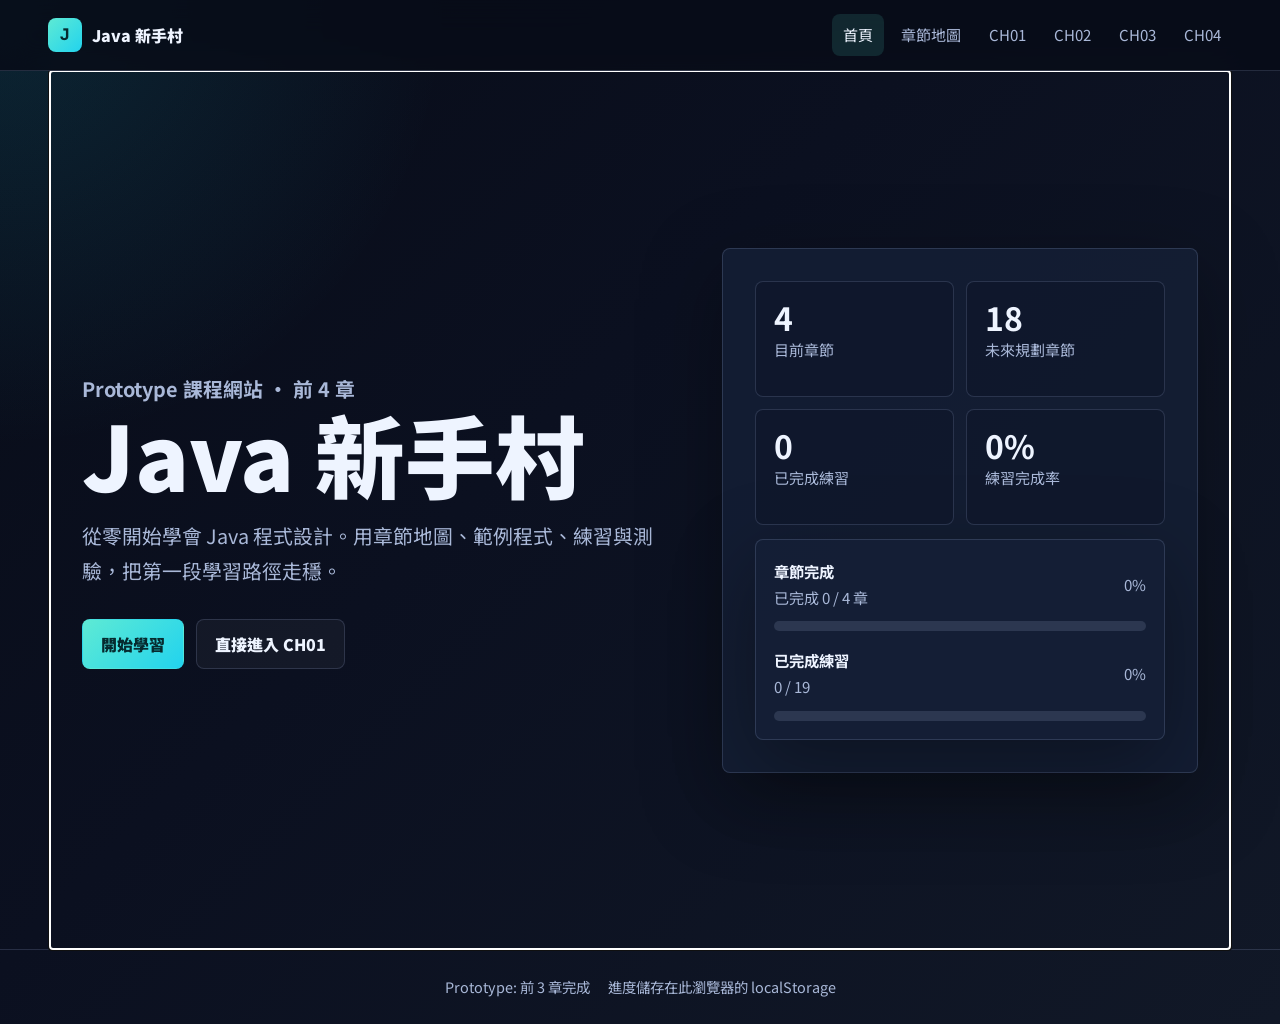
==== index.html @ 8c1937fb "Add Java beginner learning site prototype" ====
<!DOCTYPE html>
<html lang="zh-Hant">
<head>
  <meta charset="UTF-8">
  <meta name="viewport" content="width=device-width, initial-scale=1.0">
  <title>Java 新手村｜從零開始學會 Java 程式設計</title>
  <link rel="preconnect" href="https://fonts.googleapis.com">
  <link rel="preconnect" href="https://fonts.gstatic.com" crossorigin>
  <link href="https://fonts.googleapis.com/css2?family=Noto+Sans+TC:wght@400;500;700;900&family=JetBrains+Mono:wght@500;700&display=swap" rel="stylesheet">
  <link rel="stylesheet" href="style.css">
</head>
<body>
  <header class="site-header">
    <a class="brand" href="#home" aria-label="回到首頁">
      <span class="brand-mark">J</span>
      <span>Java 新手村</span>
    </a>
    <nav class="top-nav" data-main-nav aria-label="主要導覽">
      <a href="#home">首頁</a>
      <a href="#map">章節地圖</a>
    </nav>
  </header>

  <main id="app" class="app-shell" tabindex="-1"></main>

  <footer class="site-footer">
    <span>Prototype: 前 3 章完成</span>
    <span>進度儲存在此瀏覽器的 localStorage</span>
  </footer>

  <script src="script.js"></script>
</body>
</html>
---- style.css ----
:root {
  color-scheme: dark;
  --bg: #0b1020;
  --bg-soft: #111a2f;
  --panel: #151f36;
  --panel-2: #0f172a;
  --text: #eef4ff;
  --muted: #a9b8d8;
  --line: rgba(183, 204, 255, 0.16);
  --accent: #5eead4;
  --accent-strong: #22d3ee;
  --accent-ink: #062b2f;
  --warning: #fbbf24;
  --danger: #fb7185;
  --ok: #86efac;
  --code-bg: #070b16;
  --shadow: 0 24px 80px rgba(0, 0, 0, 0.34);
  --radius: 8px;
  --max: 1180px;
}

* {
  box-sizing: border-box;
}

html {
  scroll-behavior: smooth;
}

body {
  margin: 0;
  min-height: 100vh;
  font-family: "Noto Sans TC", system-ui, sans-serif;
  background:
    radial-gradient(circle at top left, rgba(34, 211, 238, 0.13), transparent 28rem),
    linear-gradient(135deg, #080c18 0%, var(--bg) 42%, #111827 100%);
  color: var(--text);
  line-height: 1.75;
}

a {
  color: inherit;
  text-decoration: none;
}

button,
input,
textarea {
  font: inherit;
}

.site-header {
  position: sticky;
  top: 0;
  z-index: 20;
  display: flex;
  align-items: center;
  justify-content: space-between;
  gap: 24px;
  padding: 14px clamp(18px, 4vw, 48px);
  border-bottom: 1px solid var(--line);
  background: rgba(8, 12, 24, 0.86);
  backdrop-filter: blur(16px);
}

.brand {
  display: inline-flex;
  align-items: center;
  gap: 10px;
  font-weight: 900;
  letter-spacing: 0;
}

.brand-mark {
  display: grid;
  width: 34px;
  height: 34px;
  place-items: center;
  border-radius: 8px;
  background: linear-gradient(135deg, var(--accent), var(--accent-strong));
  color: var(--accent-ink);
  font-family: "JetBrains Mono", monospace;
}

.top-nav {
  display: flex;
  align-items: center;
  gap: 6px;
  overflow-x: auto;
  white-space: nowrap;
}

.top-nav a {
  padding: 8px 11px;
  border-radius: 8px;
  color: var(--muted);
  font-size: 0.94rem;
}

.top-nav a:hover,
.top-nav a.active {
  background: rgba(94, 234, 212, 0.12);
  color: var(--text);
}

.app-shell {
  width: min(100%, var(--max));
  margin: 0 auto;
  padding: clamp(28px, 5vw, 64px) clamp(18px, 4vw, 32px);
}

.hero {
  min-height: calc(100vh - 150px);
  display: grid;
  grid-template-columns: minmax(0, 1.1fr) minmax(280px, 0.9fr);
  gap: clamp(28px, 5vw, 58px);
  align-items: center;
}

.eyebrow {
  display: inline-flex;
  align-items: center;
  gap: 8px;
  margin: 0 0 16px;
  color: var(--accent);
  font-weight: 700;
}

.hero h1,
.page-title h1 {
  margin: 0;
  max-width: 820px;
  font-size: clamp(2.45rem, 7vw, 5.6rem);
  line-height: 1.03;
  font-weight: 900;
  letter-spacing: 0;
}

.hero p,
.page-title p {
  max-width: 680px;
  margin: 20px 0 0;
  color: var(--muted);
  font-size: clamp(1.02rem, 2.2vw, 1.24rem);
}

.hero-actions,
.section-actions {
  display: flex;
  flex-wrap: wrap;
  gap: 12px;
  margin-top: 30px;
}

.button {
  display: inline-flex;
  align-items: center;
  justify-content: center;
  min-height: 44px;
  padding: 10px 18px;
  border: 1px solid transparent;
  border-radius: var(--radius);
  background: linear-gradient(135deg, var(--accent), var(--accent-strong));
  color: var(--accent-ink);
  font-weight: 900;
  cursor: pointer;
}

.button.secondary {
  border-color: var(--line);
  background: rgba(255, 255, 255, 0.04);
  color: var(--text);
}

.button:disabled {
  cursor: not-allowed;
  opacity: 0.68;
}

.stats-panel,
.progress-panel {
  border: 1px solid var(--line);
  border-radius: var(--radius);
  background: rgba(21, 31, 54, 0.84);
  box-shadow: var(--shadow);
}

.stats-panel {
  padding: clamp(20px, 4vw, 32px);
}

.stats-grid {
  display: grid;
  grid-template-columns: repeat(2, minmax(0, 1fr));
  gap: 12px;
}

.stat-card {
  min-height: 116px;
  padding: 18px;
  border: 1px solid var(--line);
  border-radius: var(--radius);
  background: rgba(15, 23, 42, 0.72);
}

.stat-card strong {
  display: block;
  font-size: 2rem;
  line-height: 1.1;
}

.stat-card span {
  color: var(--muted);
  font-size: 0.94rem;
}

.progress-panel {
  margin-top: 14px;
  padding: 18px;
}

.progress-label,
.progress-row {
  display: flex;
  justify-content: space-between;
  gap: 16px;
  color: var(--muted);
  font-size: 0.94rem;
}

.progress-row {
  align-items: center;
}

.progress-row strong {
  display: block;
  color: var(--text);
  font-size: 0.96rem;
}

.progress-row span {
  display: block;
}

.exercise-progress {
  margin-top: 16px;
}

.progress-track {
  height: 10px;
  margin-top: 10px;
  border-radius: 999px;
  background: rgba(169, 184, 216, 0.16);
  overflow: hidden;
}

.progress-bar {
  width: 0%;
  height: 100%;
  background: linear-gradient(90deg, var(--accent), var(--accent-strong));
  transition: width 220ms ease;
}

.progress-bar.activity {
  background: linear-gradient(90deg, var(--warning), var(--ok));
}

.page-title {
  margin-bottom: 28px;
}

.chapter-grid {
  display: grid;
  grid-template-columns: repeat(3, minmax(0, 1fr));
  gap: 18px;
}

.chapter-card {
  display: flex;
  flex-direction: column;
  min-height: 280px;
  padding: 22px;
  border: 1px solid var(--line);
  border-radius: var(--radius);
  background: rgba(21, 31, 54, 0.82);
  box-shadow: 0 20px 55px rgba(0, 0, 0, 0.18);
  transition: transform 180ms ease, border-color 180ms ease, background 180ms ease;
}

.chapter-card:hover {
  transform: translateY(-3px);
  border-color: rgba(94, 234, 212, 0.44);
  background: rgba(24, 39, 70, 0.92);
}

.chapter-kicker {
  color: var(--accent);
  font-family: "JetBrains Mono", monospace;
  font-weight: 700;
}

.chapter-card h2 {
  margin: 10px 0 8px;
  font-size: 1.45rem;
  line-height: 1.2;
}

.chapter-card p {
  margin: 0;
  color: var(--muted);
}

.chapter-meta {
  display: flex;
  flex-wrap: wrap;
  gap: 8px;
  margin-top: auto;
  padding-top: 22px;
}

.pill {
  display: inline-flex;
  align-items: center;
  min-height: 30px;
  padding: 4px 10px;
  border: 1px solid var(--line);
  border-radius: 999px;
  color: var(--muted);
  font-size: 0.88rem;
}

.pill.done {
  border-color: rgba(134, 239, 172, 0.45);
  background: rgba(134, 239, 172, 0.12);
  color: var(--ok);
}

.lesson-layout {
  display: grid;
  grid-template-columns: 250px minmax(0, 1fr);
  gap: 28px;
  align-items: start;
}

.lesson-nav {
  position: sticky;
  top: 82px;
  border: 1px solid var(--line);
  border-radius: var(--radius);
  background: rgba(15, 23, 42, 0.74);
  overflow: hidden;
}

.lesson-nav a,
.lesson-nav button {
  display: block;
  width: 100%;
  padding: 12px 14px;
  border-bottom: 1px solid var(--line);
  border-top: 0;
  border-right: 0;
  border-left: 0;
  background: transparent;
  color: var(--muted);
  font-size: 0.94rem;
  text-align: left;
  cursor: pointer;
}

.lesson-nav a:hover,
.lesson-nav button:hover {
  color: var(--text);
  background: rgba(255, 255, 255, 0.04);
}

.lesson-nav a:last-child,
.lesson-nav button:last-child {
  border-bottom: 0;
}

.lesson-article {
  min-width: 0;
}

.lesson-heading {
  padding: clamp(22px, 4vw, 34px);
  border: 1px solid var(--line);
  border-radius: var(--radius);
  background: rgba(21, 31, 54, 0.82);
}

.lesson-heading h1 {
  margin: 4px 0 10px;
  font-size: clamp(2rem, 5vw, 3.7rem);
  line-height: 1.08;
}

.lesson-heading p {
  margin: 0;
  color: var(--muted);
}

.content-section,
.callout,
.activity-group,
.quiz {
  margin-top: 18px;
  padding: clamp(20px, 4vw, 30px);
  border: 1px solid var(--line);
  border-radius: var(--radius);
  background: rgba(17, 26, 47, 0.78);
}

.content-section h2,
.callout h2,
.activity-group h2,
.quiz h2 {
  margin: 0 0 14px;
  font-size: clamp(1.42rem, 3vw, 2rem);
  line-height: 1.25;
}

.content-section h3 {
  margin: 22px 0 8px;
  font-size: 1.15rem;
}

.content-section p,
.content-section li,
.callout p,
.callout li {
  color: #dbe7ff;
}

.content-section ul,
.content-section ol,
.callout ul,
.callout ol {
  padding-left: 1.25rem;
}

.code-block {
  margin: 18px 0;
  border: 1px solid rgba(94, 234, 212, 0.18);
  border-radius: var(--radius);
  overflow: hidden;
  background: var(--code-bg);
}

.code-title {
  display: flex;
  justify-content: space-between;
  gap: 12px;
  padding: 10px 14px;
  border-bottom: 1px solid rgba(94, 234, 212, 0.14);
  color: var(--accent);
  font-family: "JetBrains Mono", monospace;
  font-size: 0.86rem;
}

pre {
  margin: 0;
  overflow-x: auto;
  padding: 18px;
}

code {
  font-family: "JetBrains Mono", Consolas, monospace;
  font-size: 0.94rem;
  line-height: 1.75;
}

.callout {
  border-left: 4px solid var(--accent);
}

.callout.exercise {
  border-left-color: var(--accent-strong);
}

.callout.homework {
  border-left-color: var(--warning);
}

.callout.question {
  border-left-color: #c084fc;
}

.callout.quick {
  border-left-color: var(--danger);
}

.activity-group {
  background: rgba(15, 23, 42, 0.46);
}

.group-heading {
  margin-bottom: 18px;
}

.group-heading p {
  color: var(--muted);
}

.activity-card {
  margin-top: 14px;
  background: rgba(17, 26, 47, 0.92);
}

.activity-card.thought {
  border-left-color: #c084fc;
}

.activity-head,
.quiz-heading {
  display: flex;
  align-items: flex-start;
  justify-content: space-between;
  gap: 16px;
  margin-bottom: 12px;
}

.activity-label {
  display: inline-flex;
  align-items: center;
  min-height: 28px;
  padding: 3px 9px;
  border: 1px solid var(--line);
  border-radius: 999px;
  color: var(--accent);
  font-size: 0.86rem;
  font-weight: 700;
}

.activity-check {
  display: inline-flex;
  align-items: center;
  gap: 8px;
  color: var(--muted);
  cursor: pointer;
  user-select: none;
}

.activity-check input {
  width: 18px;
  height: 18px;
  accent-color: var(--accent);
}

.answer-actions {
  display: flex;
  flex-wrap: wrap;
  gap: 10px;
  margin-top: 18px;
}

.mini-button {
  min-height: 38px;
  padding: 7px 12px;
  border: 1px solid var(--line);
  border-radius: var(--radius);
  background: rgba(255, 255, 255, 0.04);
  color: var(--text);
  cursor: pointer;
  font-weight: 700;
}

.mini-button.hint {
  border-color: rgba(251, 191, 36, 0.42);
  color: #fde68a;
}

.mini-button.solution {
  border-color: rgba(134, 239, 172, 0.42);
  color: var(--ok);
}

.mini-button.explanation {
  border-color: rgba(96, 165, 250, 0.42);
  color: #bfdbfe;
}

.answer-panel {
  margin-top: 12px;
  padding: 16px;
  border: 1px solid var(--line);
  border-radius: var(--radius);
}

.answer-panel strong {
  display: block;
  margin-bottom: 8px;
}

.answer-panel p {
  margin: 8px 0 0;
}

.answer-panel.hint {
  border-color: rgba(251, 191, 36, 0.4);
  background: rgba(251, 191, 36, 0.1);
}

.answer-panel.hint strong {
  color: #fde68a;
}

.answer-panel.solution {
  border-color: rgba(134, 239, 172, 0.4);
  background: rgba(134, 239, 172, 0.09);
}

.answer-panel.solution strong {
  color: var(--ok);
}

.answer-panel.explanation {
  border-color: rgba(96, 165, 250, 0.4);
  background: rgba(96, 165, 250, 0.1);
}

.answer-panel.explanation strong {
  color: #bfdbfe;
}

.answer-panel.solution pre {
  border-radius: var(--radius);
  background: var(--code-bg);
}

.quiz-question {
  margin-top: 16px;
  padding: 18px;
  border: 1px solid var(--line);
  border-radius: var(--radius);
  background: rgba(15, 23, 42, 0.74);
}

.quiz-heading h2,
.quiz-heading p {
  margin-bottom: 0;
}

.button.compact {
  width: auto;
  min-height: 38px;
  padding: 7px 12px;
  white-space: nowrap;
}

.quiz-question p {
  margin: 0 0 12px;
  font-weight: 700;
}

.quiz-options {
  display: grid;
  gap: 10px;
}

.quiz-option {
  width: 100%;
  min-height: 44px;
  padding: 10px 12px;
  border: 1px solid var(--line);
  border-radius: var(--radius);
  background: rgba(255, 255, 255, 0.04);
  color: var(--text);
  text-align: left;
  cursor: pointer;
}

.quiz-option:hover {
  border-color: rgba(94, 234, 212, 0.42);
}

.quiz-option.correct {
  border-color: rgba(134, 239, 172, 0.64);
  background: rgba(134, 239, 172, 0.12);
}

.quiz-option.wrong {
  border-color: rgba(251, 113, 133, 0.64);
  background: rgba(251, 113, 133, 0.12);
}

.quiz-feedback {
  display: grid;
  gap: 4px;
  min-height: 28px;
  margin-top: 10px;
  color: var(--muted);
}

.quiz-feedback strong {
  color: var(--text);
}

.quiz-result {
  margin-top: 18px;
  padding: 14px 16px;
  border: 1px solid var(--line);
  border-radius: var(--radius);
  background: rgba(255, 255, 255, 0.04);
  color: var(--muted);
  font-weight: 700;
}

.quiz-result.is-complete {
  border-color: rgba(134, 239, 172, 0.4);
  background: rgba(134, 239, 172, 0.1);
  color: var(--ok);
}

.completion-card {
  margin-top: 18px;
  padding: 22px;
  border: 1px solid rgba(94, 234, 212, 0.28);
  border-radius: var(--radius);
  background: rgba(94, 234, 212, 0.09);
}

.completion-card.locked {
  border-color: rgba(251, 191, 36, 0.3);
  background: rgba(251, 191, 36, 0.08);
}

.completion-card.ready {
  border-color: rgba(134, 239, 172, 0.36);
  background: rgba(134, 239, 172, 0.1);
}

.site-footer {
  display: flex;
  justify-content: center;
  gap: 18px;
  flex-wrap: wrap;
  padding: 24px;
  border-top: 1px solid var(--line);
  color: var(--muted);
  font-size: 0.9rem;
}

@media (max-width: 900px) {
  .site-header {
    align-items: flex-start;
    flex-direction: column;
    gap: 10px;
  }

  .hero,
  .lesson-layout {
    grid-template-columns: 1fr;
  }

  .hero {
    min-height: auto;
  }

  .lesson-nav {
    position: static;
    display: flex;
    overflow-x: auto;
  }

  .lesson-nav a {
    flex: 0 0 auto;
    border-right: 1px solid var(--line);
    border-bottom: 0;
  }

  .lesson-nav button {
    flex: 0 0 auto;
    width: auto;
    border-right: 1px solid var(--line);
    border-bottom: 0;
  }

  .chapter-grid {
    grid-template-columns: 1fr;
  }
}

@media (max-width: 560px) {
  .stats-grid {
    grid-template-columns: 1fr;
  }

  .hero-actions,
  .section-actions,
  .activity-head,
  .quiz-heading {
    flex-direction: column;
  }

  .button {
    width: 100%;
  }

  .top-nav {
    width: 100%;
  }
}
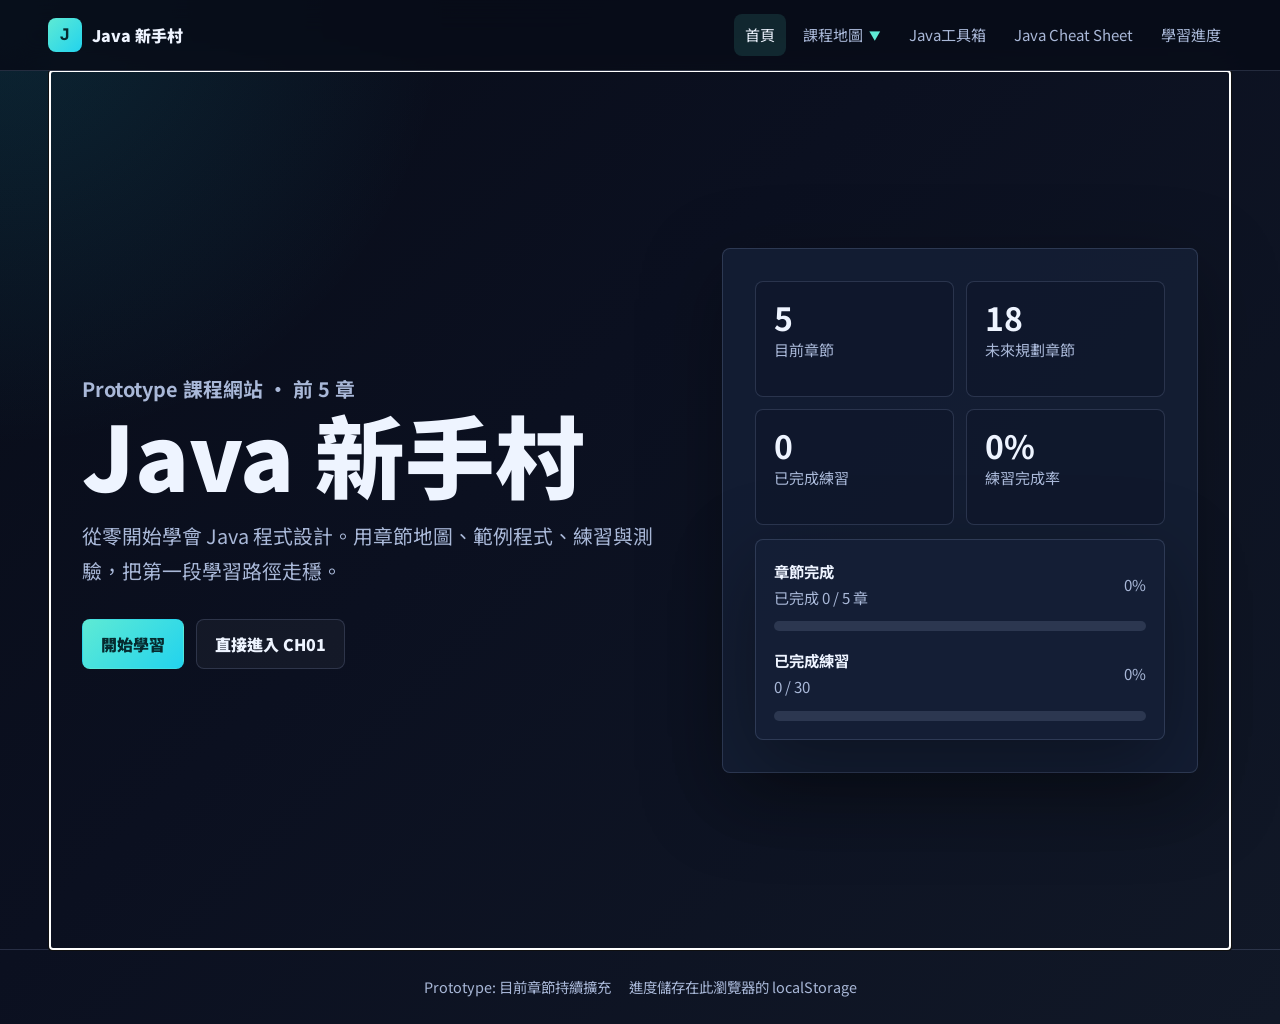
==== commit 5d547acf: "Refine responsive course navbar" ====
--- a/index.html
+++ b/index.html
@@ -10,21 +10,21 @@
   <link rel="stylesheet" href="style.css">
 </head>
 <body>
-  <header class="site-header">
-    <a class="brand" href="#home" aria-label="回到首頁">
-      <span class="brand-mark">J</span>
-      <span>Java 新手村</span>
-    </a>
-    <nav class="top-nav" data-main-nav aria-label="主要導覽">
-      <a href="#home">首頁</a>
-      <a href="#map">章節地圖</a>
-    </nav>
+  <header class="site-header" data-site-header>
+    <div class="header-main">
+      <a class="brand" href="#home" aria-label="回到首頁">
+        <span class="brand-mark">J</span>
+        <span>Java 新手村</span>
+      </a>
+      <button class="nav-toggle" type="button" data-nav-toggle aria-expanded="false" aria-controls="mainNav" aria-label="開啟主選單">☰</button>
+    </div>
+    <nav class="top-nav" id="mainNav" data-main-nav aria-label="主要導覽"></nav>
   </header>
 
   <main id="app" class="app-shell" tabindex="-1"></main>
 
   <footer class="site-footer">
-    <span>Prototype: 前 3 章完成</span>
+    <span>Prototype: 目前章節持續擴充</span>
     <span>進度儲存在此瀏覽器的 localStorage</span>
   </footer>
 
--- a/style.css
+++ b/style.css
@@ -63,6 +63,13 @@
   backdrop-filter: blur(16px);
 }
 
+.header-main {
+  display: flex;
+  align-items: center;
+  justify-content: space-between;
+  gap: 16px;
+}
+
 .brand {
   display: inline-flex;
   align-items: center;
@@ -82,25 +89,96 @@
   font-family: "JetBrains Mono", monospace;
 }
 
+.nav-toggle {
+  display: none;
+  width: 42px;
+  height: 42px;
+  place-items: center;
+  border: 1px solid var(--line);
+  border-radius: var(--radius);
+  background: rgba(255, 255, 255, 0.04);
+  color: var(--text);
+  cursor: pointer;
+  font-size: 1.2rem;
+  line-height: 1;
+}
+
 .top-nav {
   display: flex;
   align-items: center;
   gap: 6px;
-  overflow-x: auto;
   white-space: nowrap;
 }
 
-.top-nav a {
+.top-nav a,
+.nav-dropdown-toggle {
+  display: inline-flex;
+  align-items: center;
+  gap: 6px;
   padding: 8px 11px;
+  border: 0;
   border-radius: 8px;
+  background: transparent;
   color: var(--muted);
   font-size: 0.94rem;
+  cursor: pointer;
 }
 
 .top-nav a:hover,
-.top-nav a.active {
+.top-nav a.active,
+.nav-dropdown-toggle:hover,
+.nav-dropdown-toggle.active {
   background: rgba(94, 234, 212, 0.12);
   color: var(--text);
+}
+
+.nav-dropdown {
+  position: relative;
+}
+
+.dropdown-caret {
+  color: var(--accent);
+  font-size: 0.72rem;
+}
+
+.nav-dropdown-menu {
+  position: absolute;
+  top: calc(100% + 10px);
+  left: 0;
+  width: min(360px, 86vw);
+  max-height: min(470px, calc(100vh - 96px));
+  padding: 10px;
+  border: 1px solid var(--line);
+  border-radius: var(--radius);
+  background: rgba(15, 23, 42, 0.98);
+  box-shadow: var(--shadow);
+  overflow-y: auto;
+  white-space: normal;
+}
+
+.nav-dropdown-menu[hidden] {
+  display: none;
+}
+
+.nav-dropdown-menu a {
+  display: flex;
+  width: 100%;
+  padding: 10px 12px;
+  white-space: normal;
+}
+
+.nav-map-link {
+  margin-bottom: 8px;
+  border: 1px solid rgba(94, 234, 212, 0.18);
+  background: rgba(94, 234, 212, 0.08);
+}
+
+.nav-group-title {
+  padding: 8px 12px 6px;
+  color: var(--accent);
+  font-size: 0.78rem;
+  font-weight: 900;
+  letter-spacing: 0;
 }
 
 .app-shell {
@@ -265,6 +343,33 @@
   background: linear-gradient(90deg, var(--warning), var(--ok));
 }
 
+.progress-list {
+  display: grid;
+  gap: 10px;
+}
+
+.progress-list-item {
+  display: grid;
+  gap: 4px;
+  padding: 14px;
+  border: 1px solid var(--line);
+  border-radius: var(--radius);
+  background: rgba(15, 23, 42, 0.64);
+}
+
+.progress-list-item:hover {
+  border-color: rgba(94, 234, 212, 0.42);
+  background: rgba(24, 39, 70, 0.86);
+}
+
+.progress-list-item span {
+  font-weight: 900;
+}
+
+.progress-list-item small {
+  color: var(--muted);
+}
+
 .page-title {
   margin-bottom: 28px;
 }
@@ -345,10 +450,26 @@
 .lesson-nav {
   position: sticky;
   top: 82px;
+  max-height: calc(100vh - 104px);
   border: 1px solid var(--line);
   border-radius: var(--radius);
   background: rgba(15, 23, 42, 0.74);
-  overflow: hidden;
+  overflow-y: auto;
+  scrollbar-color: rgba(94, 234, 212, 0.52) rgba(169, 184, 216, 0.12);
+  scrollbar-width: thin;
+}
+
+.lesson-nav::-webkit-scrollbar {
+  width: 8px;
+}
+
+.lesson-nav::-webkit-scrollbar-track {
+  background: rgba(169, 184, 216, 0.12);
+}
+
+.lesson-nav::-webkit-scrollbar-thumb {
+  border-radius: 999px;
+  background: rgba(94, 234, 212, 0.52);
 }
 
 .lesson-nav a,
@@ -378,6 +499,36 @@
   border-bottom: 0;
 }
 
+.lesson-nav .lesson-nav-item {
+  display: grid;
+  gap: 3px;
+}
+
+.lesson-nav .lesson-nav-item span {
+  color: var(--text);
+}
+
+.lesson-nav .lesson-nav-item small {
+  color: var(--muted);
+  font-size: 0.78rem;
+}
+
+.lesson-nav .lesson-nav-item.active {
+  background: rgba(94, 234, 212, 0.13);
+}
+
+.lesson-nav .lesson-nav-item.active small {
+  color: var(--accent);
+}
+
+.lesson-nav .lesson-nav-item.completed {
+  background: rgba(134, 239, 172, 0.09);
+}
+
+.lesson-nav .lesson-nav-item.completed small {
+  color: var(--ok);
+}
+
 .lesson-article {
   min-width: 0;
 }
@@ -628,6 +779,23 @@
   background: var(--code-bg);
 }
 
+.muted-text {
+  color: var(--muted);
+}
+
+.section-pager {
+  margin-top: 18px;
+  padding: 20px;
+  border: 1px solid var(--line);
+  border-radius: var(--radius);
+  background: rgba(15, 23, 42, 0.78);
+}
+
+.section-progress {
+  color: var(--muted);
+  font-weight: 700;
+}
+
 .quiz-question {
   margin-top: 16px;
   padding: 18px;
@@ -743,9 +911,45 @@
 
 @media (max-width: 900px) {
   .site-header {
-    align-items: flex-start;
+    align-items: stretch;
     flex-direction: column;
     gap: 10px;
+  }
+
+  .header-main {
+    width: 100%;
+  }
+
+  .nav-toggle {
+    display: grid;
+  }
+
+  .top-nav {
+    display: none;
+    width: 100%;
+    flex-direction: column;
+    align-items: stretch;
+    gap: 8px;
+    white-space: normal;
+  }
+
+  .site-header.nav-open .top-nav {
+    display: flex;
+  }
+
+  .top-nav a,
+  .nav-dropdown-toggle {
+    width: 100%;
+    justify-content: space-between;
+    min-height: 42px;
+  }
+
+  .nav-dropdown-menu {
+    position: static;
+    width: 100%;
+    max-height: 360px;
+    margin-top: 8px;
+    box-shadow: none;
   }
 
   .hero,
@@ -760,7 +964,9 @@
   .lesson-nav {
     position: static;
     display: flex;
+    max-height: none;
     overflow-x: auto;
+    overflow-y: hidden;
   }
 
   .lesson-nav a {
@@ -796,8 +1002,4 @@
   .button {
     width: 100%;
   }
-
-  .top-nav {
-    width: 100%;
-  }
-}
+}
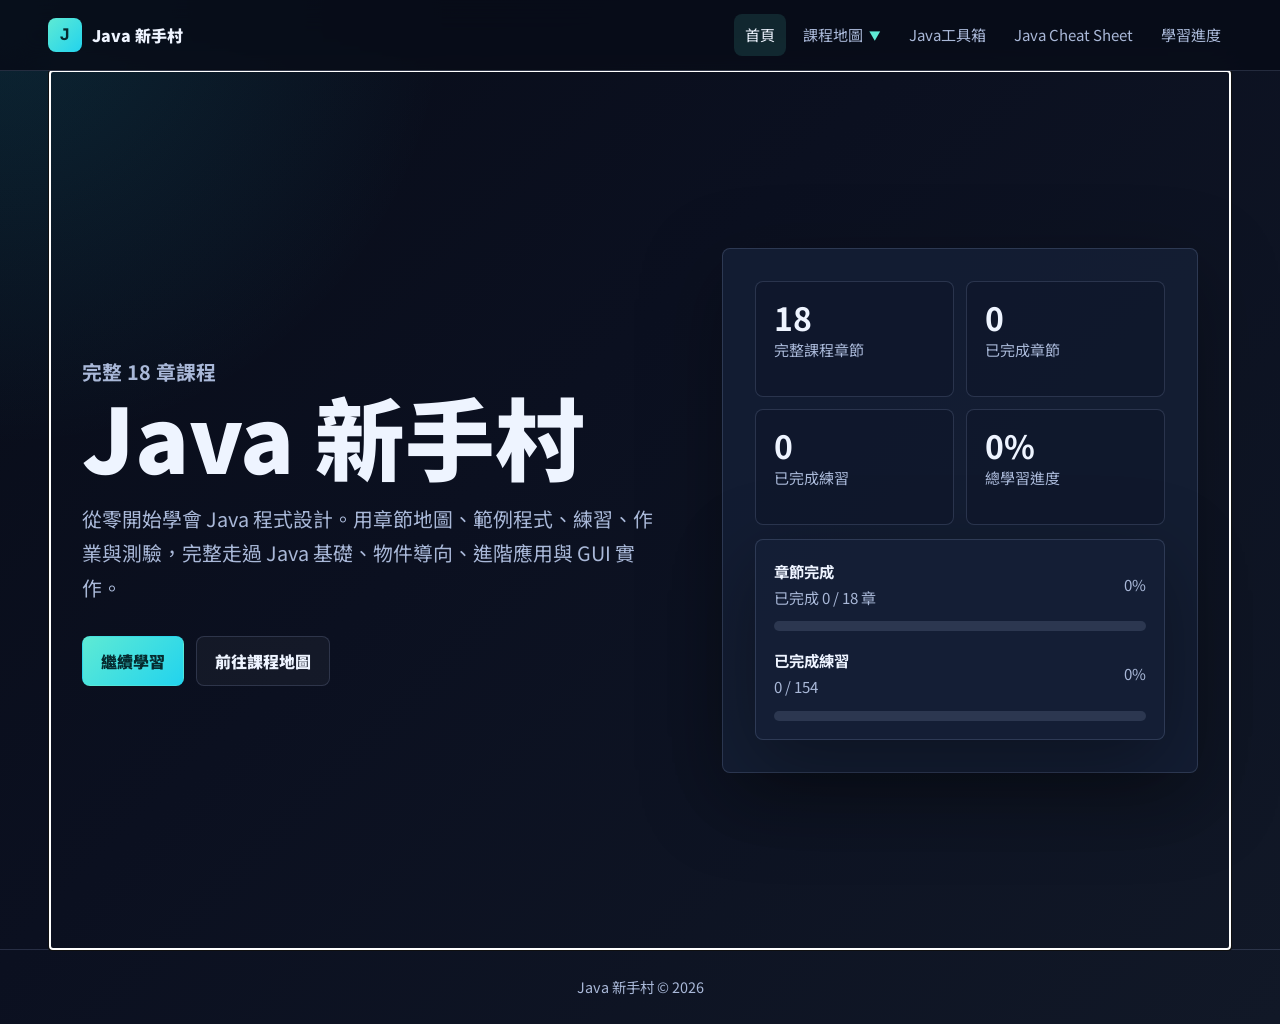
==== commit a767dd50: "Polish formal course experience" ====
--- a/index.html
+++ b/index.html
@@ -24,8 +24,7 @@
   <main id="app" class="app-shell" tabindex="-1"></main>
 
   <footer class="site-footer">
-    <span>Prototype: 目前章節持續擴充</span>
-    <span>進度儲存在此瀏覽器的 localStorage</span>
+    <span>Java 新手村 © 2026</span>
   </footer>
 
   <script src="script.js"></script>
--- a/style.css
+++ b/style.css
@@ -181,6 +181,12 @@
   letter-spacing: 0;
 }
 
+.nav-course-group + .nav-course-group {
+  margin-top: 10px;
+  padding-top: 10px;
+  border-top: 1px solid var(--line);
+}
+
 .app-shell {
   width: min(100%, var(--max));
   margin: 0 auto;
@@ -230,6 +236,26 @@
   margin-top: 30px;
 }
 
+.completion-banner {
+  display: grid;
+  gap: 4px;
+  max-width: 680px;
+  margin-top: 22px;
+  padding: 16px;
+  border: 1px solid rgba(134, 239, 172, 0.34);
+  border-radius: var(--radius);
+  background: rgba(22, 101, 52, 0.18);
+}
+
+.completion-banner strong {
+  color: var(--ok);
+  font-size: 1.08rem;
+}
+
+.completion-banner span {
+  color: var(--muted);
+}
+
 .button {
   display: inline-flex;
   align-items: center;
@@ -380,6 +406,35 @@
   gap: 18px;
 }
 
+.course-map {
+  display: grid;
+  gap: 34px;
+}
+
+.course-group {
+  display: grid;
+  gap: 16px;
+}
+
+.course-group-heading {
+  display: flex;
+  align-items: end;
+  justify-content: space-between;
+  gap: 18px;
+  border-bottom: 1px solid var(--line);
+  padding-bottom: 12px;
+}
+
+.course-group-heading h2 {
+  margin: 0;
+  font-size: clamp(1.35rem, 2.5vw, 2rem);
+}
+
+.course-group-heading span {
+  color: var(--accent);
+  font-weight: 900;
+}
+
 .chapter-card {
   display: flex;
   flex-direction: column;
@@ -415,6 +470,10 @@
   color: var(--muted);
 }
 
+.chapter-progress {
+  margin-top: 18px;
+}
+
 .chapter-meta {
   display: flex;
   flex-wrap: wrap;
@@ -438,6 +497,28 @@
   border-color: rgba(134, 239, 172, 0.45);
   background: rgba(134, 239, 172, 0.12);
   color: var(--ok);
+}
+
+.chapter-goals {
+  margin: 18px 0 0;
+  padding: 16px;
+  border: 1px solid rgba(94, 234, 212, 0.18);
+  border-radius: var(--radius);
+  background: rgba(94, 234, 212, 0.07);
+}
+
+.chapter-goals h2 {
+  margin: 0 0 10px;
+  font-size: 1rem;
+}
+
+.chapter-goals ul {
+  display: grid;
+  grid-template-columns: repeat(auto-fit, minmax(210px, 1fr));
+  gap: 8px 18px;
+  margin: 0;
+  padding-left: 20px;
+  color: var(--muted);
 }
 
 .lesson-layout {
@@ -598,6 +679,98 @@
   background: var(--code-bg);
 }
 
+.visual-block,
+.visual-callout {
+  margin: 18px 0;
+  border: 1px solid rgba(94, 234, 212, 0.2);
+  border-radius: var(--radius);
+  background: rgba(94, 234, 212, 0.06);
+  overflow: hidden;
+}
+
+.visual-title {
+  display: flex;
+  align-items: center;
+  justify-content: space-between;
+  gap: 12px;
+  padding: 10px 14px;
+  border-bottom: 1px solid var(--line);
+  color: var(--text);
+  font-weight: 900;
+}
+
+.visual-title span {
+  color: var(--accent);
+  font-size: 0.82rem;
+}
+
+.visual-block pre {
+  margin: 0;
+  background: rgba(7, 11, 22, 0.76);
+}
+
+.visual-table-wrap {
+  overflow-x: auto;
+}
+
+.visual-steps table {
+  width: 100%;
+  border-collapse: collapse;
+}
+
+.visual-steps th,
+.visual-steps td {
+  padding: 10px 12px;
+  border-bottom: 1px solid var(--line);
+  text-align: left;
+}
+
+.visual-steps th {
+  color: var(--accent);
+}
+
+.compare-grid {
+  display: grid;
+  grid-template-columns: repeat(2, minmax(0, 1fr));
+  gap: 1px;
+  background: var(--line);
+}
+
+.compare-grid > div {
+  padding: 14px;
+  background: rgba(7, 11, 22, 0.72);
+}
+
+.compare-grid strong {
+  display: block;
+  margin-bottom: 8px;
+  color: var(--accent);
+}
+
+.visual-callout {
+  padding: 14px 16px;
+}
+
+.visual-callout strong {
+  display: block;
+  margin-bottom: 6px;
+}
+
+.visual-callout p {
+  margin: 0;
+  color: var(--muted);
+}
+
+.visual-callout.warning {
+  border-color: rgba(251, 191, 36, 0.32);
+  background: rgba(251, 191, 36, 0.08);
+}
+
+.visual-callout.challenge {
+  border-color: rgba(134, 239, 172, 0.3);
+  background: rgba(134, 239, 172, 0.08);
+}
+
 .code-title {
   display: flex;
   justify-content: space-between;
